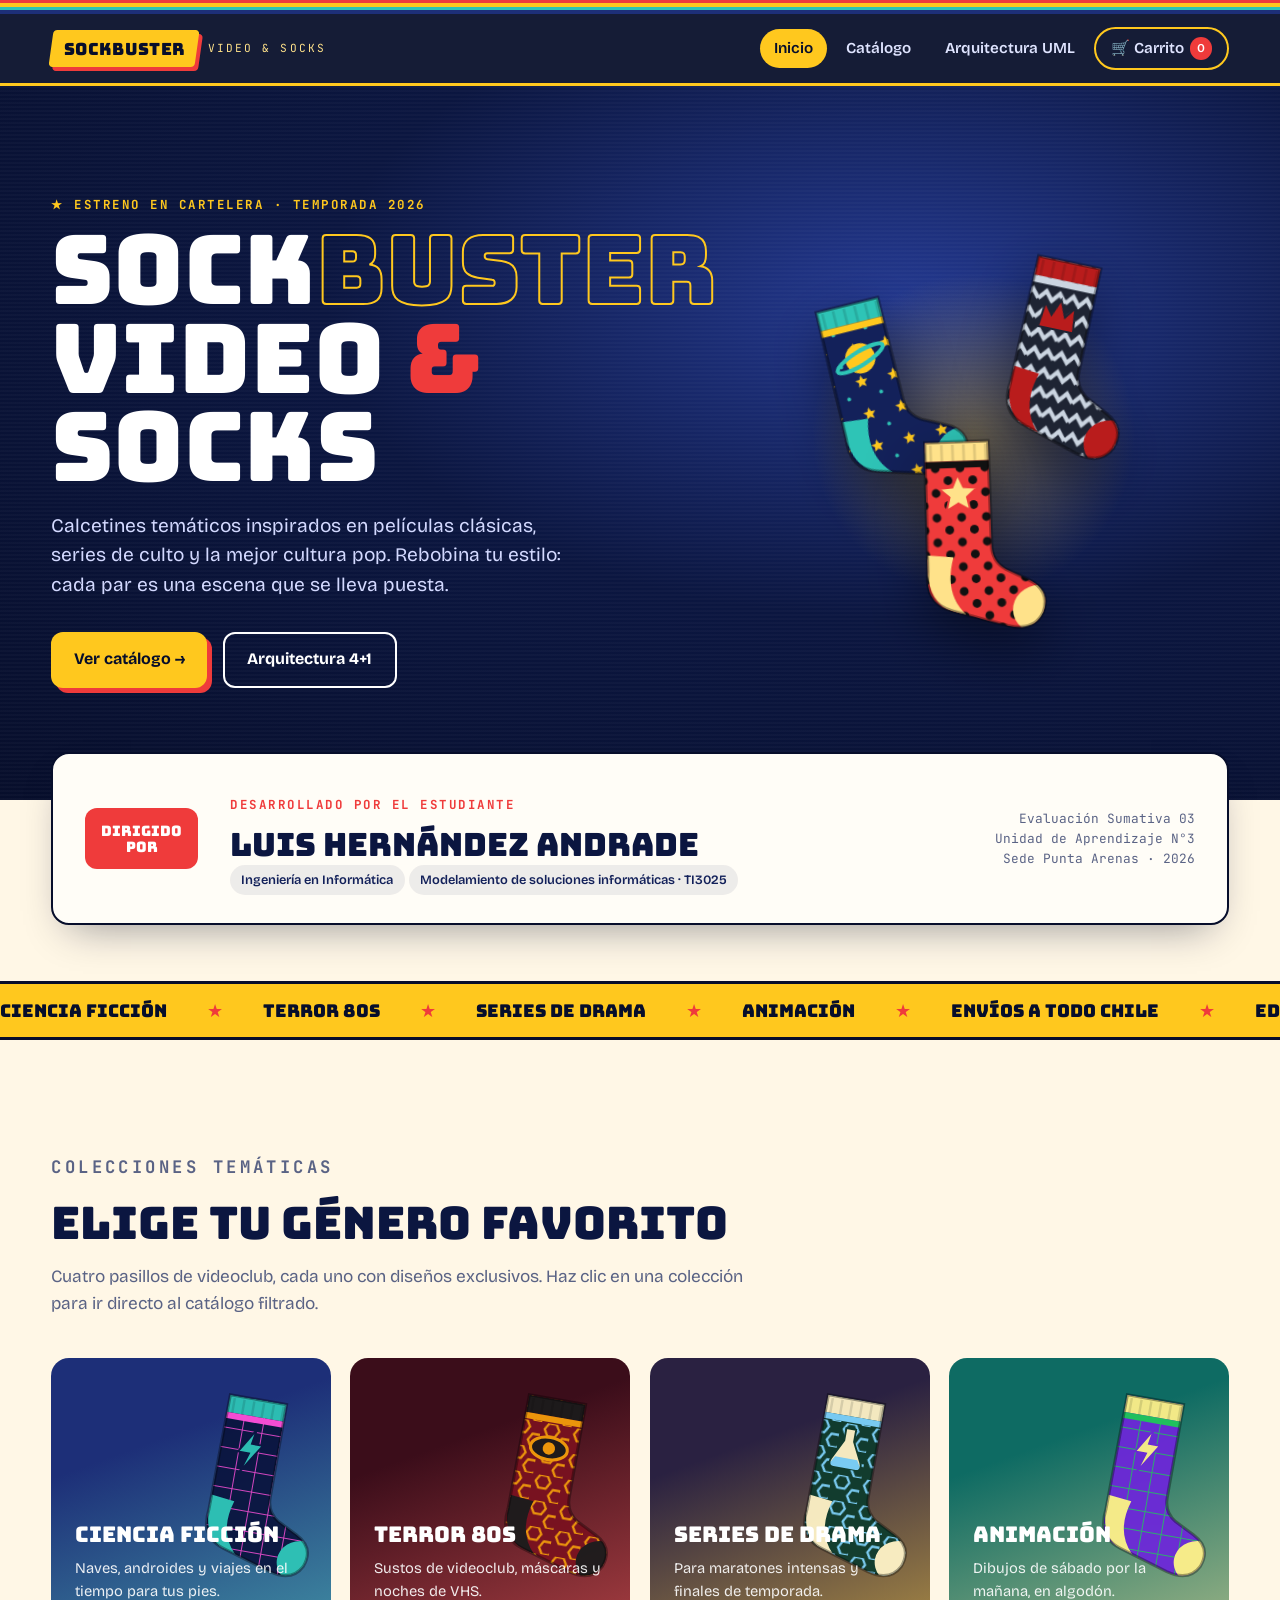
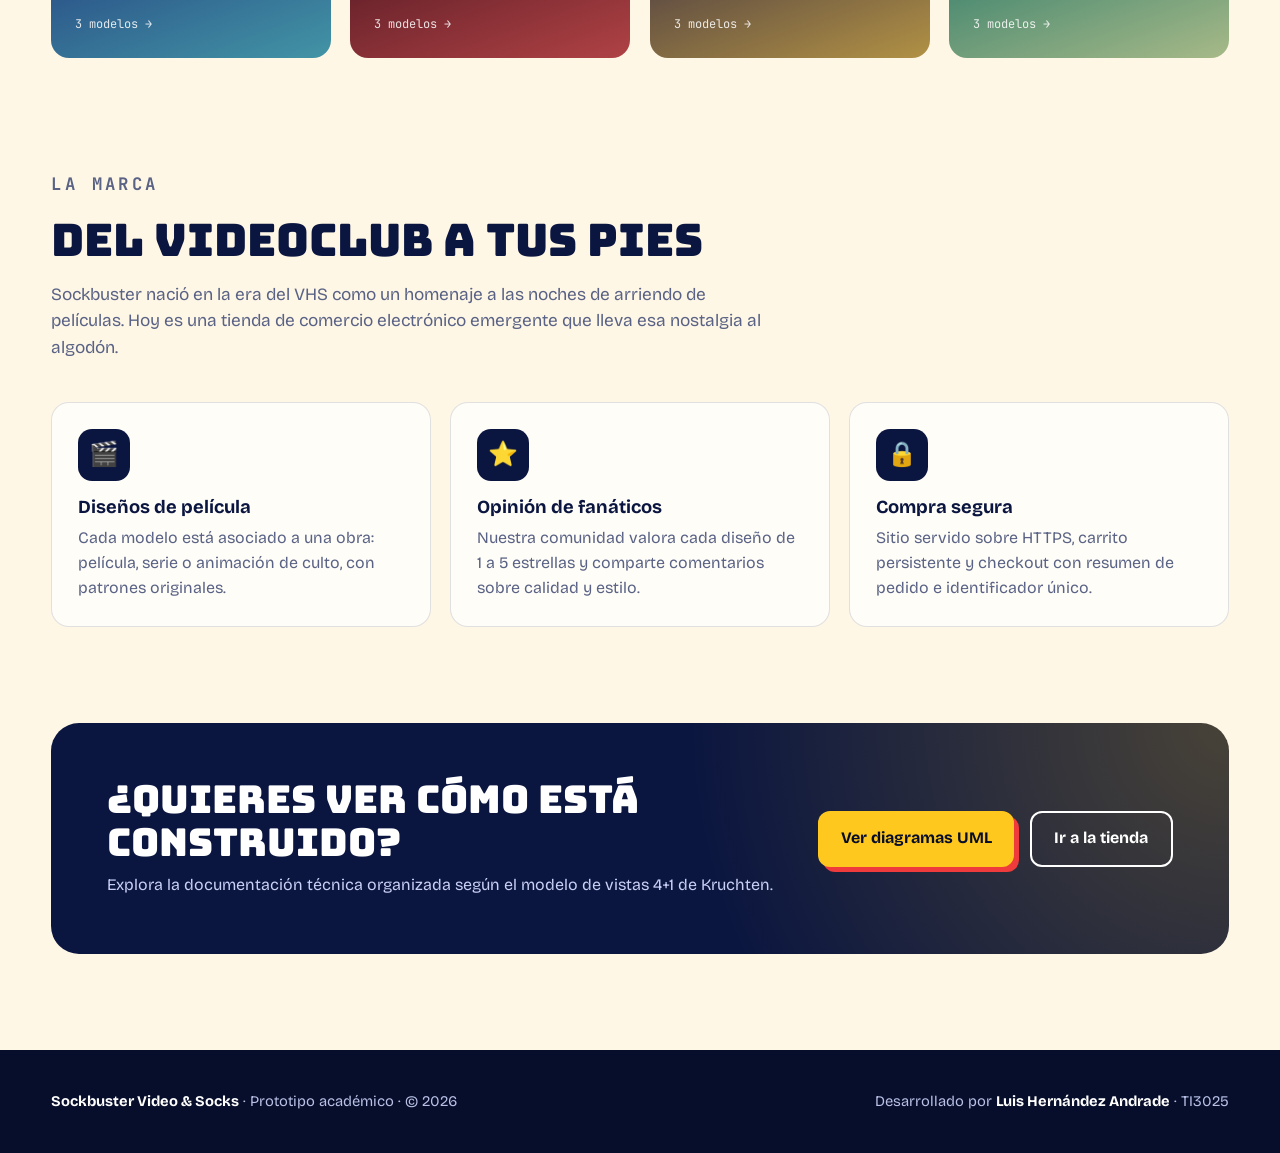
==== index.html @ e91031fc "Añadir archivos del proyecto" ====
<!doctype html>
<html lang="es">
<head>
  <meta charset="utf-8">
  <meta name="viewport" content="width=device-width, initial-scale=1">
  <title>Sockbuster Video &amp; Socks — Calcetines de película</title>
  <meta name="description" content="Sockbuster Video & Socks: tienda online de calcetines temáticos inspirados en películas clásicas, series de culto y cultura pop.">
  <link rel="icon" href="data:image/svg+xml,<svg xmlns='http://www.w3.org/2000/svg' viewBox='0 0 100 100'><text y='.9em' font-size='90'>🧦</text></svg>">
  <link rel="preconnect" href="https://fonts.googleapis.com">
  <link rel="preconnect" href="https://fonts.gstatic.com" crossorigin>
  <link href="https://fonts.googleapis.com/css2?family=Bungee&family=Bricolage+Grotesque:opsz,wght@12..96,400;12..96,600;12..96,700&family=JetBrains+Mono:wght@500;700&display=swap" rel="stylesheet">
  <link rel="stylesheet" href="css/styles.css">
</head>
<body>
  <div class="vhs-stripes" aria-hidden="true"></div>
  <header class="site-header">
    <div class="container">
      <a class="brand" href="index.html" aria-label="Sockbuster, inicio">
        <span class="brand-ticket"><span>SOCKBUSTER</span></span>
        <small>Video &amp; Socks</small>
      </a>
      <button class="nav-toggle" aria-label="Abrir menú" aria-expanded="false">☰</button>
      <nav class="main-nav" aria-label="Principal">
        <a href="index.html" aria-current="page">Inicio</a>
        <a href="catalogo.html">Catálogo</a>
        <a href="diagramas.html">Arquitectura UML</a>
        <a class="cart-btn" href="catalogo.html#carrito">🛒 Carrito <span class="cart-count">0</span></a>
      </nav>
    </div>
  </header>

  <main>
    <!-- Banner principal -->
    <section class="hero">
      <div class="container hero-grid">
        <div>
          <p class="eyebrow">★ Estreno en cartelera · Temporada 2026</p>
          <h1>
            Sock<span class="outline">buster</span><br>
            Video <span class="amp">&amp;</span> Socks
          </h1>
          <p class="hero-lead">
            Calcetines temáticos inspirados en películas clásicas, series de culto y la mejor cultura pop.
            Rebobina tu estilo: cada par es una escena que se lleva puesta.
          </p>
          <div class="hero-cta">
            <a class="btn btn-primary" href="catalogo.html">Ver catálogo →</a>
            <a class="btn btn-ghost" href="diagramas.html">Arquitectura 4+1</a>
          </div>
        </div>
        <div class="hero-stage" id="hero-stage" aria-hidden="true">
          <div class="spot"></div>
        </div>
      </div>
    </section>

    <!-- Créditos: estudiante -->
    <section class="credits">
      <div class="container">
        <div class="credits-card">
          <div class="credits-badge">DIRIGIDO<br>POR</div>
          <div class="credits-names">
            <p class="eyebrow">Desarrollado por el estudiante</p>
            <h2>Luis Hernández Andrade</h2>
            <span class="chip">Ingeniería en Informática</span>
            <span class="chip">Modelamiento de soluciones informáticas · TI3025</span>
          </div>
          <div class="credits-meta">
            Evaluación Sumativa 03<br>
            Unidad de Aprendizaje N°3<br>
            Sede Punta Arenas · 2026
          </div>
        </div>
      </div>
    </section>

    <div class="marquee" aria-hidden="true" style="margin-top:3.5rem">
      <div class="marquee-track">
        <span>Ciencia Ficción</span><span>Terror 80s</span><span>Series de Drama</span><span>Animación</span><span>Envíos a todo Chile</span><span>Ediciones limitadas</span>
        <span>Ciencia Ficción</span><span>Terror 80s</span><span>Series de Drama</span><span>Animación</span><span>Envíos a todo Chile</span><span>Ediciones limitadas</span>
      </div>
    </div>

    <!-- Colecciones -->
    <section class="section">
      <div class="container">
        <div class="section-head reveal">
          <p class="eyebrow">Colecciones temáticas</p>
          <h2>Elige tu género favorito</h2>
          <p>Cuatro pasillos de videoclub, cada uno con diseños exclusivos. Haz clic en una colección para ir directo al catálogo filtrado.</p>
        </div>
        <div class="collections-grid" id="collections"></div>
      </div>
    </section>

    <!-- Sobre la marca -->
    <section class="section" style="padding-top:0">
      <div class="container">
        <div class="section-head reveal">
          <p class="eyebrow">La marca</p>
          <h2>Del videoclub a tus pies</h2>
          <p>Sockbuster nació en la era del VHS como un homenaje a las noches de arriendo de películas. Hoy es una tienda de comercio electrónico emergente que lleva esa nostalgia al algodón.</p>
        </div>
        <div class="features">
          <article class="feature reveal">
            <div class="icon">🎬</div>
            <h3>Diseños de película</h3>
            <p>Cada modelo está asociado a una obra: película, serie o animación de culto, con patrones originales.</p>
          </article>
          <article class="feature reveal">
            <div class="icon">⭐</div>
            <h3>Opinión de fanáticos</h3>
            <p>Nuestra comunidad valora cada diseño de 1 a 5 estrellas y comparte comentarios sobre calidad y estilo.</p>
          </article>
          <article class="feature reveal">
            <div class="icon">🔒</div>
            <h3>Compra segura</h3>
            <p>Sitio servido sobre HTTPS, carrito persistente y checkout con resumen de pedido e identificador único.</p>
          </article>
        </div>
      </div>
    </section>

    <section class="section" style="padding-top:0">
      <div class="container">
        <div class="cta-band reveal">
          <div>
            <h2>¿Quieres ver cómo está construido?</h2>
            <p>Explora la documentación técnica organizada según el modelo de vistas 4+1 de Kruchten.</p>
          </div>
          <div class="cta-actions">
            <a class="btn btn-primary" href="diagramas.html">Ver diagramas UML</a>
            <a class="btn btn-ghost" href="catalogo.html">Ir a la tienda</a>
          </div>
        </div>
      </div>
    </section>
  </main>

  <footer class="site-footer">
    <div class="container">
      <div><strong>Sockbuster Video &amp; Socks</strong> · Prototipo académico · © <span id="year">2026</span></div>
      <div>Desarrollado por <strong>Luis Hernández Andrade</strong> · TI3025</div>
    </div>
  </footer>

  <script src="js/main.js"></script>
  <script>
    (function () {
      const stage = document.getElementById("hero-stage");
      [1, 8, 10].forEach((id) => {
        const p = SB.PRODUCTOS.find((x) => x.id === id);
        const w = document.createElement("div");
        w.className = "sock";
        w.innerHTML = SB.sockSVG(p, "hero");
        stage.appendChild(w);
      });
      const wrap = document.getElementById("collections");
      const featured = { scifi: 2, terror: 5, drama: 7, anim: 11 };
      wrap.innerHTML = SB.CATEGORIAS.map((c) => {
        const n = SB.PRODUCTOS.filter((p) => p.categoria === c.id).length;
        const p = SB.PRODUCTOS.find((x) => x.id === featured[c.id]);
        return `<a class="collection-card reveal" href="catalogo.html?categoria=${c.id}"
                  style="background: linear-gradient(160deg, ${c.color} 30%, ${c.acento}cc 140%)">
          <div class="art">${SB.sockSVG(p, "col")}</div>
          <h3>${c.nombre}</h3>
          <p>${c.desc}</p>
          <span class="count">${n} modelos →</span>
        </a>`;
      }).join("");
    })();
  </script>
</body>
</html>
---- css/styles.css ----
/* =========================================================
   Sockbuster Video & Socks — estilos compartidos
   Estética: videoclub retro / cinta VHS / ticket de cine
   ========================================================= */
:root {
  --navy-900: #070e2b;
  --navy-800: #0b1640;
  --navy-700: #13215a;
  --navy-600: #1d2f78;
  --yellow: #ffc81e;
  --yellow-soft: #ffe28a;
  --red: #ef3b3b;
  --teal: #2ec4b6;
  --cream: #fff7e6;
  --paper: #fffdf7;
  --ink: #0b1640;
  --muted: #5a6385;
  --line: rgba(11, 22, 64, .12);
  --radius: 18px;
  --shadow: 0 18px 40px -18px rgba(7, 14, 43, .45);
  --font-display: "Bungee", "Impact", sans-serif;
  --font-body: "Bricolage Grotesque", "Segoe UI", system-ui, sans-serif;
  --font-mono: "JetBrains Mono", ui-monospace, monospace;
}

*, *::before, *::after { box-sizing: border-box; }
html { scroll-behavior: smooth; }
body {
  margin: 0;
  font-family: var(--font-body);
  color: var(--ink);
  background: var(--cream);
  line-height: 1.55;
  -webkit-font-smoothing: antialiased;
}
img, svg { max-width: 100%; display: block; }
a { color: inherit; }
button { font: inherit; cursor: pointer; }
:focus-visible { outline: 3px solid var(--yellow); outline-offset: 3px; }

.container { width: min(1200px, 92vw); margin-inline: auto; }

/* ---------- VHS stripes ---------- */
.vhs-stripes {
  height: 14px;
  background: linear-gradient(to bottom,
    var(--red) 0 25%, var(--yellow) 25% 50%, var(--teal) 50% 75%, var(--navy-600) 75% 100%);
}

/* ---------- Header ---------- */
.site-header {
  position: sticky; top: 0; z-index: 50;
  background: rgba(7, 14, 43, .94);
  backdrop-filter: blur(10px);
  color: #fff;
  border-bottom: 3px solid var(--yellow);
}
.site-header .container {
  display: flex; align-items: center; justify-content: space-between;
  gap: 1rem; padding-block: .8rem;
}
.brand {
  display: flex; align-items: center; gap: .7rem; text-decoration: none;
}
.brand-ticket {
  font-family: var(--font-display);
  background: var(--yellow); color: var(--navy-900);
  padding: .35rem .8rem; font-size: 1.05rem; letter-spacing: .02em;
  transform: skew(-8deg);
  border-radius: 4px;
  box-shadow: 4px 4px 0 var(--red);
}
.brand-ticket span { display: inline-block; transform: skew(8deg); }
.brand small {
  font-family: var(--font-mono); font-size: .7rem; letter-spacing: .18em;
  color: var(--yellow-soft); text-transform: uppercase;
}
.main-nav { display: flex; gap: .3rem; align-items: center; }
.main-nav a {
  text-decoration: none; padding: .5rem .9rem; border-radius: 999px;
  font-weight: 600; font-size: .95rem; color: #dfe4ff; transition: .2s;
}
.main-nav a:hover { background: rgba(255,255,255,.08); color: #fff; }
.main-nav a[aria-current="page"] { background: var(--yellow); color: var(--navy-900); }
.nav-toggle { display: none; background: none; border: 0; color: #fff; font-size: 1.6rem; }

.cart-btn {
  position: relative; border: 2px solid var(--yellow); background: transparent;
  color: var(--yellow); border-radius: 999px; padding: .45rem .9rem; font-weight: 700;
  display: inline-flex; gap: .4rem; align-items: center;
}
.cart-btn:hover { background: var(--yellow); color: var(--navy-900); }
.cart-count {
  background: var(--red); color: #fff; border-radius: 999px; min-width: 1.4rem;
  height: 1.4rem; display: inline-grid; place-items: center; font-size: .75rem;
}

@media (max-width: 760px) {
  .nav-toggle { display: block; }
  .main-nav {
    position: absolute; inset: 100% 0 auto 0; flex-direction: column;
    background: var(--navy-900); padding: 1rem; display: none;
    border-bottom: 3px solid var(--yellow);
  }
  .main-nav.open { display: flex; }
  .brand small { display: none; }
}

/* ---------- Buttons ---------- */
.btn {
  display: inline-flex; align-items: center; justify-content: center; gap: .5rem;
  padding: .85rem 1.4rem; border-radius: 12px; border: 0; font-weight: 700;
  text-decoration: none; transition: transform .15s, box-shadow .15s, background .2s;
}
.btn-primary { background: var(--yellow); color: var(--navy-900); box-shadow: 5px 5px 0 var(--red); }
.btn-primary:hover { transform: translate(-2px, -2px); box-shadow: 7px 7px 0 var(--red); }
.btn-primary:disabled { opacity: .5; cursor: not-allowed; transform: none; }
.btn-ghost { background: transparent; color: inherit; border: 2px solid currentColor; }
.btn-ghost:hover { background: rgba(255,255,255,.1); }
.btn-dark { background: var(--navy-800); color: #fff; }
.btn-dark:hover { background: var(--navy-600); }
.btn-sm { padding: .5rem .9rem; font-size: .9rem; border-radius: 10px; }

/* ---------- Typography ---------- */
.eyebrow {
  font-family: var(--font-mono); text-transform: uppercase; letter-spacing: .2em;
  font-size: .78rem; color: var(--red); font-weight: 700;
}
h1, h2, h3 { line-height: 1.1; margin: 0 0 .6rem; }
.display { font-family: var(--font-display); font-weight: 400; letter-spacing: .01em; }
.section { padding-block: clamp(3.5rem, 8vw, 6rem); }
.section-head { max-width: 720px; margin-bottom: 2.5rem; }
.section-head h2 { font-family: var(--font-display); font-weight: 400; font-size: clamp(1.8rem, 4vw, 2.8rem); }
.section-head p { color: var(--muted); font-size: 1.08rem; }

/* ---------- Page hero (inner pages) ---------- */
.page-hero {
  background:
    radial-gradient(circle at 85% 20%, rgba(255,200,30,.18), transparent 40%),
    radial-gradient(circle at 10% 90%, rgba(239,59,59,.18), transparent 40%),
    var(--navy-800);
  color: #fff; padding-block: 3.5rem 3rem; position: relative; overflow: hidden;
}
.page-hero h1 { font-family: var(--font-display); font-weight: 400; font-size: clamp(2rem, 5vw, 3.4rem); }
.page-hero p { color: #c9d0f5; max-width: 680px; font-size: 1.1rem; }
.page-hero .eyebrow { color: var(--yellow); }

/* ---------- Footer ---------- */
.site-footer { background: var(--navy-900); color: #b8c0e6; padding-block: 2.5rem; font-size: .92rem; }
.site-footer .container { display: flex; flex-wrap: wrap; gap: 1.5rem; justify-content: space-between; align-items: center; }
.site-footer strong { color: #fff; }
.site-footer a { color: var(--yellow); }

/* ---------- Generic chip / badge ---------- */
.chip {
  display: inline-flex; align-items: center; gap: .35rem; padding: .3rem .7rem;
  border-radius: 999px; font-size: .8rem; font-weight: 600;
  background: rgba(11,22,64,.07); color: var(--navy-700);
}
.chip.req { font-family: var(--font-mono); background: var(--navy-800); color: var(--yellow); }

/* ---------- Reveal animation ---------- */
.reveal { opacity: 0; transform: translateY(24px); transition: opacity .7s ease, transform .7s ease; }
.reveal.in { opacity: 1; transform: none; }
@media (prefers-reduced-motion: reduce) {
  .reveal { opacity: 1; transform: none; transition: none; }
  * { animation: none !important; }
}

/* ---------- Toast ---------- */
.toast {
  position: fixed; left: 50%; bottom: 1.5rem; transform: translate(-50%, 150%);
  background: var(--navy-900); color: #fff; padding: .85rem 1.3rem; border-radius: 12px;
  border-left: 5px solid var(--yellow); box-shadow: var(--shadow); z-index: 200;
  transition: transform .35s cubic-bezier(.2,.9,.3,1.3); font-weight: 600;
}
.toast.show { transform: translate(-50%, 0); }

/* =========================================================
   INDEX
   ========================================================= */
.hero {
  position: relative; overflow: hidden; color: #fff;
  background:
    repeating-linear-gradient(0deg, rgba(255,255,255,.025) 0 2px, transparent 2px 4px),
    radial-gradient(ellipse at 70% 30%, #23388f 0%, var(--navy-800) 45%, var(--navy-900) 100%);
  padding-block: clamp(3rem, 8vw, 6rem) clamp(4rem, 9vw, 7rem);
}
.hero-grid { display: grid; grid-template-columns: 1.1fr .9fr; gap: 3rem; align-items: center; }
.hero h1 {
  font-family: var(--font-display); font-weight: 400;
  font-size: clamp(2.8rem, 8vw, 6rem); line-height: .92; margin-bottom: 1.2rem;
}
.hero h1 .outline { color: transparent; -webkit-text-stroke: 2px var(--yellow); }
.hero h1 .amp { color: var(--red); }
.hero-lead { font-size: 1.2rem; color: #d3d9ff; max-width: 540px; }
.hero-cta { display: flex; flex-wrap: wrap; gap: 1rem; margin-top: 2rem; }
.hero .eyebrow { color: var(--yellow); }

.hero-stage { position: relative; aspect-ratio: 1 / 1; }
.hero-stage .spot {
  position: absolute; inset: 8%; border-radius: 50%;
  background: radial-gradient(circle, rgba(255,200,30,.35), transparent 65%);
  animation: pulse 5s ease-in-out infinite;
}
.hero-stage .sock { position: absolute; width: 46%; filter: drop-shadow(0 24px 30px rgba(0,0,0,.45)); }
.hero-stage .sock:nth-child(2) { left: 6%; top: 10%; transform: rotate(-14deg); animation: float 6s ease-in-out infinite; }
.hero-stage .sock:nth-child(3) { right: 4%; top: 2%; transform: rotate(12deg); animation: float 7s ease-in-out infinite reverse; }
.hero-stage .sock:nth-child(4) { left: 28%; bottom: 0; transform: rotate(-2deg); animation: float 5.5s ease-in-out infinite; }
@keyframes float { 50% { translate: 0 -16px; } }
@keyframes pulse { 50% { transform: scale(1.08); opacity: .7; } }

.marquee {
  background: var(--yellow); color: var(--navy-900); overflow: hidden; white-space: nowrap;
  font-family: var(--font-display); font-size: 1.1rem; padding-block: .8rem;
  border-block: 3px solid var(--navy-900);
}
.marquee-track { display: inline-flex; gap: 2.5rem; animation: marquee 28s linear infinite; }
.marquee-track span::after { content: "★"; margin-left: 2.5rem; color: var(--red); }
@keyframes marquee { to { transform: translateX(-50%); } }

.credits {
  position: relative; margin-top: -3rem; z-index: 2;
}
.credits-card {
  background: var(--paper); border-radius: var(--radius); box-shadow: var(--shadow);
  display: grid; grid-template-columns: auto 1fr auto; gap: 2rem; align-items: center;
  padding: 1.8rem 2rem; border: 2px solid var(--navy-900);
}
.credits-badge {
  font-family: var(--font-display); background: var(--red); color: #fff;
  padding: .9rem 1rem; border-radius: 12px; text-align: center; line-height: 1.1; font-size: .9rem;
}
.credits-names h2 { font-family: var(--font-display); font-weight: 400; font-size: clamp(1.4rem, 3vw, 2rem); margin: .2rem 0; }
.credits-meta { font-family: var(--font-mono); font-size: .8rem; color: var(--muted); text-align: right; }
@media (max-width: 760px) {
  .hero-grid { grid-template-columns: 1fr; }
  .hero-stage { max-width: 380px; margin-inline: auto; }
  .credits-card { grid-template-columns: 1fr; text-align: center; }
  .credits-meta { text-align: center; }
}

.collections-grid { display: grid; grid-template-columns: repeat(4, 1fr); gap: 1.2rem; }
.collection-card {
  position: relative; border-radius: var(--radius); padding: 1.5rem; min-height: 300px;
  color: #fff; text-decoration: none; overflow: hidden; display: flex; flex-direction: column;
  justify-content: flex-end; transition: transform .25s; isolation: isolate;
}
.collection-card:hover { transform: translateY(-6px) rotate(-.6deg); }
.collection-card .art { position: absolute; top: 1rem; right: -1rem; width: 62%; z-index: -1; opacity: .95; transform: rotate(10deg); transition: transform .4s; }
.collection-card:hover .art { transform: rotate(0) scale(1.05); }
.collection-card h3 { font-family: var(--font-display); font-weight: 400; font-size: 1.35rem; }
.collection-card p { margin: 0; font-size: .92rem; opacity: .9; }
.collection-card .count { font-family: var(--font-mono); font-size: .75rem; margin-top: .8rem; opacity: .85; }
@media (max-width: 960px) { .collections-grid { grid-template-columns: repeat(2, 1fr); } }
@media (max-width: 520px) { .collections-grid { grid-template-columns: 1fr; } }

.features { display: grid; grid-template-columns: repeat(3, 1fr); gap: 1.2rem; }
.feature {
  background: var(--paper); border: 1px solid var(--line); border-radius: var(--radius);
  padding: 1.6rem;
}
.feature .icon {
  width: 52px; height: 52px; border-radius: 14px; display: grid; place-items: center;
  background: var(--navy-800); color: var(--yellow); font-size: 1.5rem; margin-bottom: 1rem;
}
.feature h3 { font-size: 1.15rem; }
.feature p { color: var(--muted); margin: 0; }
@media (max-width: 860px) { .features { grid-template-columns: 1fr; } }

.cta-band {
  background: var(--navy-800); color: #fff; border-radius: 28px; padding: clamp(2rem, 5vw, 3.5rem);
  display: grid; grid-template-columns: 1fr auto; gap: 2rem; align-items: center;
  background-image: radial-gradient(circle at 100% 0, rgba(255,200,30,.25), transparent 45%);
}
.cta-band h2 { font-family: var(--font-display); font-weight: 400; font-size: clamp(1.6rem, 3.5vw, 2.4rem); }
.cta-band p { color: #c9d0f5; margin: 0; }
.cta-actions { display: flex; gap: 1rem; flex-wrap: wrap; }
@media (max-width: 760px) { .cta-band { grid-template-columns: 1fr; } }

/* =========================================================
   CATÁLOGO
   ========================================================= */
.catalog-layout { display: grid; grid-template-columns: 270px 1fr; gap: 2rem; padding-block: 2.5rem 4rem; }
.filters {
  position: sticky; top: 90px; align-self: start; background: var(--paper);
  border: 1px solid var(--line); border-radius: var(--radius); padding: 1.4rem;
}
.filters h2 { font-family: var(--font-display); font-weight: 400; font-size: 1.1rem; }
.filter-group { border-top: 1px dashed var(--line); padding-top: 1rem; margin-top: 1rem; }
.filter-group > label, .filter-group > legend {
  font-family: var(--font-mono); font-size: .72rem; letter-spacing: .15em; text-transform: uppercase;
  color: var(--muted); font-weight: 700; display: block; margin-bottom: .6rem;
}
fieldset.filter-group { border-left: 0; border-right: 0; border-bottom: 0; margin-inline: 0; padding-inline: 0; }
.search {
  width: 100%; padding: .7rem .9rem; border-radius: 10px; border: 2px solid var(--line);
  font: inherit; background: #fff;
}
.search:focus { border-color: var(--navy-700); outline: none; }
.chips { display: flex; flex-wrap: wrap; gap: .4rem; }
.chip-btn {
  border: 2px solid var(--navy-800); background: transparent; border-radius: 999px;
  padding: .35rem .8rem; font-weight: 600; font-size: .85rem; color: var(--navy-800); transition: .15s;
}
.chip-btn:hover { background: rgba(11,22,64,.06); }
.chip-btn[aria-pressed="true"] { background: var(--navy-800); color: var(--yellow); }
.range-row { display: flex; justify-content: space-between; font-family: var(--font-mono); font-size: .85rem; }
input[type="range"] { width: 100%; accent-color: var(--red); }
.check { display: flex; gap: .5rem; align-items: center; font-weight: 600; font-size: .95rem; }
.check input { accent-color: var(--red); width: 18px; height: 18px; }
select.search { appearance: auto; }

.catalog-toolbar {
  display: flex; justify-content: space-between; align-items: center; gap: 1rem; flex-wrap: wrap;
  margin-bottom: 1.4rem;
}
.result-count { font-family: var(--font-mono); font-size: .85rem; color: var(--muted); }
.active-filters { display: flex; gap: .4rem; flex-wrap: wrap; }

.product-grid { display: grid; grid-template-columns: repeat(auto-fill, minmax(230px, 1fr)); gap: 1.3rem; }
.product-card {
  background: var(--paper); border-radius: var(--radius); overflow: hidden; border: 1px solid var(--line);
  display: flex; flex-direction: column; transition: transform .2s, box-shadow .2s;
  animation: cardIn .45s ease both;
}
@keyframes cardIn { from { opacity: 0; transform: translateY(14px) scale(.98); } }
.product-card:hover { transform: translateY(-5px); box-shadow: var(--shadow); }
.product-media {
  position: relative; aspect-ratio: 1 / 1; display: grid; place-items: center; padding: 1.4rem;
  border: 0; width: 100%;
}
.product-media svg { width: 72%; transition: transform .35s; filter: drop-shadow(0 14px 14px rgba(0,0,0,.25)); }
.product-card:hover .product-media svg { transform: rotate(-6deg) scale(1.05); }
.product-media .tag {
  position: absolute; top: .8rem; left: .8rem; background: rgba(7,14,43,.85); color: #fff;
  font-size: .72rem; padding: .25rem .6rem; border-radius: 999px; font-weight: 600;
}
.stock-badge {
  position: absolute; top: .8rem; right: .8rem; font-size: .72rem; padding: .25rem .6rem;
  border-radius: 999px; font-weight: 700; background: #fff; color: var(--navy-800);
}
.stock-badge.low { background: var(--yellow); }
.stock-badge.out { background: var(--red); color: #fff; }
.product-body { padding: 1.1rem 1.2rem 1.3rem; display: flex; flex-direction: column; gap: .45rem; flex: 1; }
.product-body h3 { font-size: 1.1rem; margin: 0; }
.product-obra { font-size: .85rem; color: var(--muted); }
.product-meta { display: flex; justify-content: space-between; align-items: center; margin-top: auto; padding-top: .5rem; }
.price { font-family: var(--font-display); font-size: 1.25rem; color: var(--navy-800); }
.sizes { display: flex; gap: .3rem; flex-wrap: wrap; }
.size-pill { font-family: var(--font-mono); font-size: .7rem; border: 1px solid var(--line); padding: .1rem .45rem; border-radius: 6px; }
.stars { color: var(--yellow); letter-spacing: .05em; font-size: .9rem; text-shadow: 0 0 1px #a07800; }
.stars .muted { color: #d6d9e6; text-shadow: none; }
.card-actions { display: flex; gap: .5rem; margin-top: .6rem; }
.card-actions .btn { flex: 1; }

.empty-state {
  grid-column: 1 / -1; text-align: center; padding: 3rem 1rem; border: 2px dashed var(--line);
  border-radius: var(--radius); background: var(--paper);
}
.empty-state .display { font-size: 1.5rem; }

.filters-toggle { display: none; }
@media (max-width: 900px) {
  .catalog-layout { grid-template-columns: 1fr; }
  .filters { position: static; display: none; }
  .filters.open { display: block; }
  .filters-toggle { display: inline-flex; }
}

/* ---------- Modal / drawer ---------- */
dialog {
  border: 0; padding: 0; border-radius: 24px; max-width: min(960px, 94vw); width: 100%;
  background: var(--paper); color: var(--ink); box-shadow: 0 40px 80px -20px rgba(0,0,0,.6);
}
dialog::backdrop { background: rgba(7,14,43,.7); backdrop-filter: blur(4px); }
dialog[open] { animation: pop .3s cubic-bezier(.2,.9,.3,1.2); }
@keyframes pop { from { opacity: 0; transform: scale(.95) translateY(10px); } }
.modal-close {
  position: absolute; top: .9rem; right: .9rem; width: 40px; height: 40px; border-radius: 50%;
  border: 0; background: var(--navy-900); color: #fff; font-size: 1.2rem; z-index: 2;
}
.detail-grid { display: grid; grid-template-columns: 1fr 1.1fr; }
.detail-media { display: grid; place-items: center; padding: 2.5rem; min-height: 360px; }
.detail-media svg { width: 78%; filter: drop-shadow(0 22px 22px rgba(0,0,0,.3)); }
.detail-info { padding: 2rem 2rem 2rem 1.6rem; max-height: 86vh; overflow: auto; }
.detail-info h2 { font-family: var(--font-display); font-weight: 400; font-size: 1.8rem; padding-right: 2.5rem; }
.detail-info .price { font-size: 1.8rem; }
.spec-list { display: grid; grid-template-columns: auto 1fr; gap: .35rem 1rem; font-size: .92rem; margin: 1rem 0; }
.spec-list dt { font-family: var(--font-mono); color: var(--muted); font-size: .8rem; text-transform: uppercase; letter-spacing: .08em; }
.spec-list dd { margin: 0; font-weight: 600; }
.size-select { display: flex; gap: .5rem; margin: .4rem 0 1rem; }
.size-select button {
  width: 50px; height: 44px; border-radius: 10px; border: 2px solid var(--navy-800); background: #fff;
  font-weight: 700; font-family: var(--font-mono);
}
.size-select button[aria-pressed="true"] { background: var(--navy-800); color: var(--yellow); }
.qty { display: inline-flex; border: 2px solid var(--navy-800); border-radius: 10px; overflow: hidden; }
.qty button { width: 38px; border: 0; background: #fff; font-weight: 700; font-size: 1.1rem; }
.qty button:hover { background: var(--cream); }
.qty output, .qty span { min-width: 40px; display: grid; place-items: center; font-weight: 700; font-family: var(--font-mono); }
.buy-row { display: flex; gap: .8rem; align-items: center; flex-wrap: wrap; }

.reviews { border-top: 2px dashed var(--line); margin-top: 1.6rem; padding-top: 1.2rem; }
.reviews h3 { font-family: var(--font-display); font-weight: 400; font-size: 1.15rem; }
.review { padding: .8rem 0; border-bottom: 1px solid var(--line); }
.review-head { display: flex; justify-content: space-between; gap: 1rem; font-size: .9rem; }
.review-head strong { font-weight: 700; }
.review p { margin: .3rem 0 0; font-size: .95rem; }
.review-form { display: grid; gap: .7rem; margin-top: 1rem; background: var(--cream); padding: 1rem; border-radius: 14px; }
.review-form textarea { min-height: 80px; resize: vertical; }
.star-input { display: flex; flex-direction: row-reverse; justify-content: flex-end; gap: .15rem; }
.star-input input { position: absolute; opacity: 0; pointer-events: none; }
.star-input label { font-size: 1.7rem; color: #cfd3e3; cursor: pointer; transition: .1s; line-height: 1; }
.star-input input:checked ~ label, .star-input label:hover, .star-input label:hover ~ label { color: var(--yellow); }
.star-input input:focus-visible + label { outline: 2px solid var(--navy-700); border-radius: 4px; }
.login-note { font-size: .85rem; color: var(--muted); }
@media (max-width: 760px) {
  .detail-grid { grid-template-columns: 1fr; }
  .detail-media { min-height: 240px; padding: 1.5rem; }
  .detail-info { max-height: none; }
}

/* cart drawer */
.drawer {
  margin: 0 0 0 auto; height: 100vh; max-height: 100vh; max-width: 440px; border-radius: 0;
  display: none; flex-direction: column;
}
.drawer[open] { display: flex; animation: slideIn .35s cubic-bezier(.2,.9,.3,1); }
@keyframes slideIn { from { transform: translateX(100%); } }
.drawer-head { background: var(--navy-800); color: #fff; padding: 1.3rem 1.4rem; display: flex; justify-content: space-between; align-items: center; }
.drawer-head h2 { font-family: var(--font-display); font-weight: 400; margin: 0; font-size: 1.3rem; }
.drawer-head .modal-close { position: static; background: var(--yellow); color: var(--navy-900); }
.drawer-body { flex: 1; overflow: auto; padding: 1.2rem 1.4rem; }
.drawer-foot { padding: 1.2rem 1.4rem; border-top: 2px dashed var(--line); background: var(--cream); }
.cart-item { display: grid; grid-template-columns: 64px 1fr auto; gap: .9rem; align-items: center; padding: .8rem 0; border-bottom: 1px solid var(--line); }
.cart-thumb { width: 64px; height: 64px; border-radius: 12px; display: grid; place-items: center; padding: 6px; }
.cart-item h4 { margin: 0; font-size: .98rem; }
.cart-item small { color: var(--muted); font-family: var(--font-mono); }
.cart-item .qty button { width: 30px; }
.cart-item .qty span { min-width: 30px; }
.link-btn { background: none; border: 0; color: var(--red); font-weight: 600; font-size: .82rem; padding: 0; text-decoration: underline; }
.total-row { display: flex; justify-content: space-between; font-size: 1.05rem; margin-bottom: .4rem; }
.total-row.big { font-family: var(--font-display); font-size: 1.35rem; }

/* checkout */
.steps { display: flex; gap: .4rem; margin-bottom: 1.2rem; }
.steps span { flex: 1; height: 6px; border-radius: 999px; background: var(--line); }
.steps span.on { background: var(--red); }
.summary-table { width: 100%; border-collapse: collapse; font-size: .92rem; }
.summary-table th, .summary-table td { padding: .5rem .3rem; border-bottom: 1px solid var(--line); text-align: left; }
.summary-table td:last-child, .summary-table th:last-child { text-align: right; }
.order-id {
  font-family: var(--font-mono); font-size: 1.3rem; background: var(--navy-900); color: var(--yellow);
  padding: .8rem 1rem; border-radius: 12px; text-align: center; letter-spacing: .08em; margin: 1rem 0;
}
.ticket {
  background: #fff; border-radius: 16px; padding: 1.3rem; border: 2px dashed var(--navy-800); position: relative;
}
.spinner {
  width: 54px; height: 54px; border-radius: 50%; border: 6px solid var(--line); border-top-color: var(--red);
  animation: spin .9s linear infinite; margin: 1.5rem auto;
}
@keyframes spin { to { transform: rotate(360deg); } }
.notice { padding: .8rem 1rem; border-radius: 12px; font-weight: 600; margin: .8rem 0; }
.notice.error { background: #ffe1e1; color: #9b1c1c; }
.notice.ok { background: #dcf7f3; color: #0b6157; }
.form-grid { display: grid; gap: .7rem; }
.form-grid label { font-size: .85rem; font-weight: 600; display: grid; gap: .25rem; }

/* =========================================================
   DIAGRAMAS
   ========================================================= */
.view-nav {
  position: sticky; top: 66px; z-index: 30; background: rgba(255,247,230,.95); backdrop-filter: blur(8px);
  border-bottom: 1px solid var(--line);
}
.view-nav ul { list-style: none; margin: 0; padding: .7rem 0; display: flex; gap: .5rem; overflow-x: auto; }
.view-nav a {
  display: inline-flex; gap: .5rem; align-items: center; white-space: nowrap; text-decoration: none;
  padding: .45rem .9rem; border-radius: 999px; font-weight: 600; font-size: .9rem; border: 2px solid transparent;
}
.view-nav a .n { font-family: var(--font-mono); font-size: .72rem; background: var(--navy-800); color: var(--yellow); border-radius: 6px; padding: .05rem .35rem; }
.view-nav a.active { border-color: var(--navy-800); background: #fff; }

.model-41 { display: grid; grid-template-columns: repeat(3, 1fr); grid-template-rows: auto auto; gap: 1rem; }
.model-41 a {
  text-decoration: none; border-radius: var(--radius); padding: 1.3rem; color: #fff;
  display: flex; flex-direction: column; gap: .3rem; transition: transform .2s; min-height: 140px;
}
.model-41 a:hover { transform: translateY(-4px); }
.model-41 a strong { font-family: var(--font-display); font-weight: 400; font-size: 1.15rem; }
.model-41 a span { font-size: .88rem; opacity: .9; }
.model-41 a em { font-style: normal; font-family: var(--font-mono); font-size: .72rem; opacity: .8; margin-top: auto; }
.model-41 .v-logica { background: var(--navy-700); }
.model-41 .v-desarrollo { background: #6a3fb5; }
.model-41 .v-procesos { background: #0e8a7e; }
.model-41 .v-fisica { background: #c2410c; }
.model-41 .v-escenarios { background: var(--red); grid-column: 2; grid-row: 1 / span 2; justify-content: center; text-align: center; align-items: center; }
.model-41 .v-escenarios strong { font-size: 1.5rem; }
.model-41 .v-logica { grid-column: 1; grid-row: 1; }
.model-41 .v-desarrollo { grid-column: 3; grid-row: 1; }
.model-41 .v-procesos { grid-column: 1; grid-row: 2; }
.model-41 .v-fisica { grid-column: 3; grid-row: 2; }
@media (max-width: 760px) {
  .model-41 { grid-template-columns: 1fr; }
  .model-41 a { grid-column: 1 !important; grid-row: auto !important; }
}

.req-grid { display: grid; grid-template-columns: repeat(3, 1fr); gap: 1rem; }
.req {
  background: var(--paper); border: 1px solid var(--line); border-radius: 14px; padding: 1.1rem 1.2rem;
}
.req .chip.req { margin-bottom: .5rem; }
.req h3 { font-size: 1rem; margin-bottom: .3rem; }
.req p { color: var(--muted); font-size: .9rem; margin: 0; }
@media (max-width: 900px) { .req-grid { grid-template-columns: 1fr 1fr; } }
@media (max-width: 560px) { .req-grid { grid-template-columns: 1fr; } }

.view-section { padding-block: 4rem; border-top: 1px solid var(--line); scroll-margin-top: 120px; }
.view-section:nth-of-type(even) { background: #fffaf0; }
.view-header { display: grid; grid-template-columns: auto 1fr; gap: 1.4rem; align-items: start; margin-bottom: 2rem; }
.view-number {
  font-family: var(--font-display); font-size: 3rem; line-height: 1; color: #fff;
  width: 84px; height: 84px; border-radius: 20px; display: grid; place-items: center;
}
.view-header h2 { font-family: var(--font-display); font-weight: 400; font-size: clamp(1.6rem, 3.5vw, 2.3rem); margin: 0 0 .3rem; }
.view-header p { color: var(--muted); margin: 0; max-width: 760px; }
.view-tags { display: flex; gap: .4rem; flex-wrap: wrap; margin-top: .7rem; }

.diagram-card {
  background: #fff; border-radius: 22px; border: 1px solid var(--line); box-shadow: 0 10px 30px -20px rgba(7,14,43,.5);
  overflow: hidden; margin-bottom: 1.6rem;
}
.diagram-toolbar {
  display: flex; justify-content: space-between; align-items: center; gap: 1rem; flex-wrap: wrap;
  padding: .9rem 1.2rem; border-bottom: 1px solid var(--line); background: #fbfbfe;
}
.diagram-toolbar h3 { margin: 0; font-size: 1.05rem; }
.diagram-toolbar .tools { display: flex; gap: .4rem; flex-wrap: wrap; }
.tool-btn {
  border: 1px solid var(--line); background: #fff; border-radius: 8px; padding: .35rem .7rem;
  font-size: .82rem; font-weight: 600; color: var(--navy-800); text-decoration: none; display: inline-flex; align-items: center; gap: .3rem;
}
.tool-btn:hover { border-color: var(--navy-800); }
.tool-btn[aria-pressed="true"] { background: var(--navy-800); color: #fff; }
.diagram-canvas {
  padding: 1.5rem; overflow: auto; min-height: 220px; display: grid; place-items: center;
  background-image: radial-gradient(rgba(11,22,64,.08) 1px, transparent 1px); background-size: 18px 18px;
}
.diagram-canvas .mermaid { width: 100%; display: flex; justify-content: center; }
.diagram-canvas .mermaid svg { max-width: 100% !important; height: auto; }
.diagram-canvas.zoomed .mermaid svg { max-width: none !important; }
.diagram-canvas pre.mermaid { visibility: hidden; margin: 0; }
.diagram-canvas pre.mermaid[data-processed] { visibility: visible; }
.diagram-canvas .original { max-width: 100%; border-radius: 10px; }
.diagram-source { display: none; margin: 0; padding: 1.2rem; background: var(--navy-900); color: #d6dcff; font-family: var(--font-mono); font-size: .78rem; max-height: 420px; overflow: auto; white-space: pre; }
.diagram-card.show-source .diagram-source { display: block; }

.explain-grid { display: grid; grid-template-columns: repeat(3, 1fr); gap: 1rem; }
.explain {
  background: var(--paper); border: 1px solid var(--line); border-radius: 14px; padding: 1.1rem 1.2rem;
}
.explain h4 { margin: 0 0 .4rem; font-size: .98rem; display: flex; gap: .5rem; align-items: center; }
.explain p, .explain ul { color: var(--muted); font-size: .9rem; margin: 0; }
.explain ul { padding-left: 1.1rem; }
.explain li { margin-bottom: .2rem; }
@media (max-width: 900px) { .explain-grid { grid-template-columns: 1fr; } }

.two-col { display: grid; grid-template-columns: 1fr 1fr; gap: 1.6rem; }
@media (max-width: 1000px) { .two-col { grid-template-columns: 1fr; } }

.trace-wrap { overflow-x: auto; background: #fff; border-radius: 18px; border: 1px solid var(--line); }
.trace { width: 100%; border-collapse: collapse; font-size: .88rem; min-width: 820px; }
.trace th, .trace td { padding: .75rem .9rem; border-bottom: 1px solid var(--line); text-align: left; vertical-align: top; }
.trace thead th { background: var(--navy-800); color: #fff; font-weight: 600; position: sticky; top: 0; }
.trace tbody tr:hover { background: var(--cream); }
.trace td:first-child { font-weight: 700; }

.story-grid { display: grid; grid-template-columns: repeat(2, 1fr); gap: 1rem; margin-bottom: 2rem; }
.story {
  background: #fff; border-radius: 16px; padding: 1.2rem 1.3rem; border-left: 6px solid var(--red);
  box-shadow: 0 8px 20px -16px rgba(7,14,43,.5);
}
.story .who { font-family: var(--font-mono); font-size: .72rem; text-transform: uppercase; letter-spacing: .14em; color: var(--red); font-weight: 700; }
.story p { margin: .4rem 0 .6rem; }
.story .views { display: flex; gap: .3rem; flex-wrap: wrap; }
@media (max-width: 760px) { .story-grid { grid-template-columns: 1fr; } }

.lightbox { max-width: 96vw; max-height: 94vh; padding: 0; background: #fff; }
.lightbox img { max-height: 88vh; width: auto; margin: auto; }
.lightbox .lb-body { padding: 1rem; overflow: auto; max-height: 94vh; }
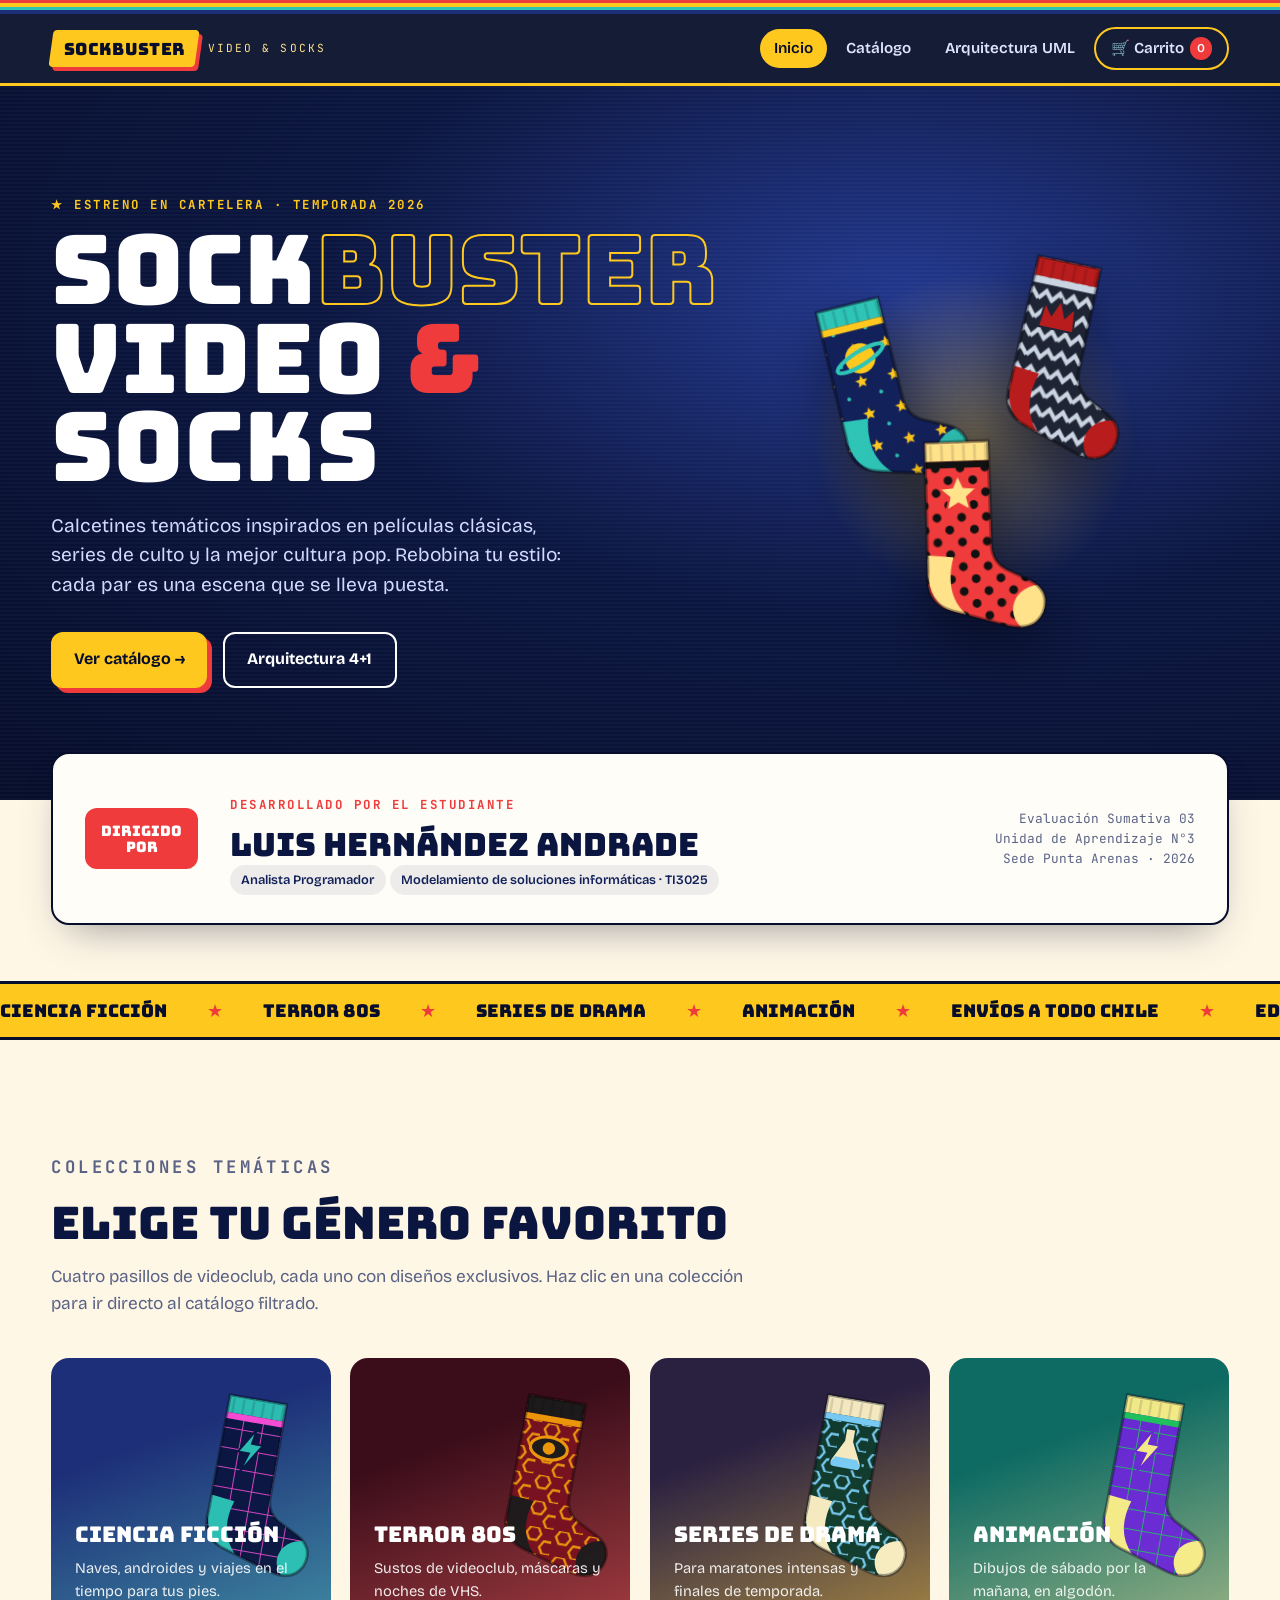
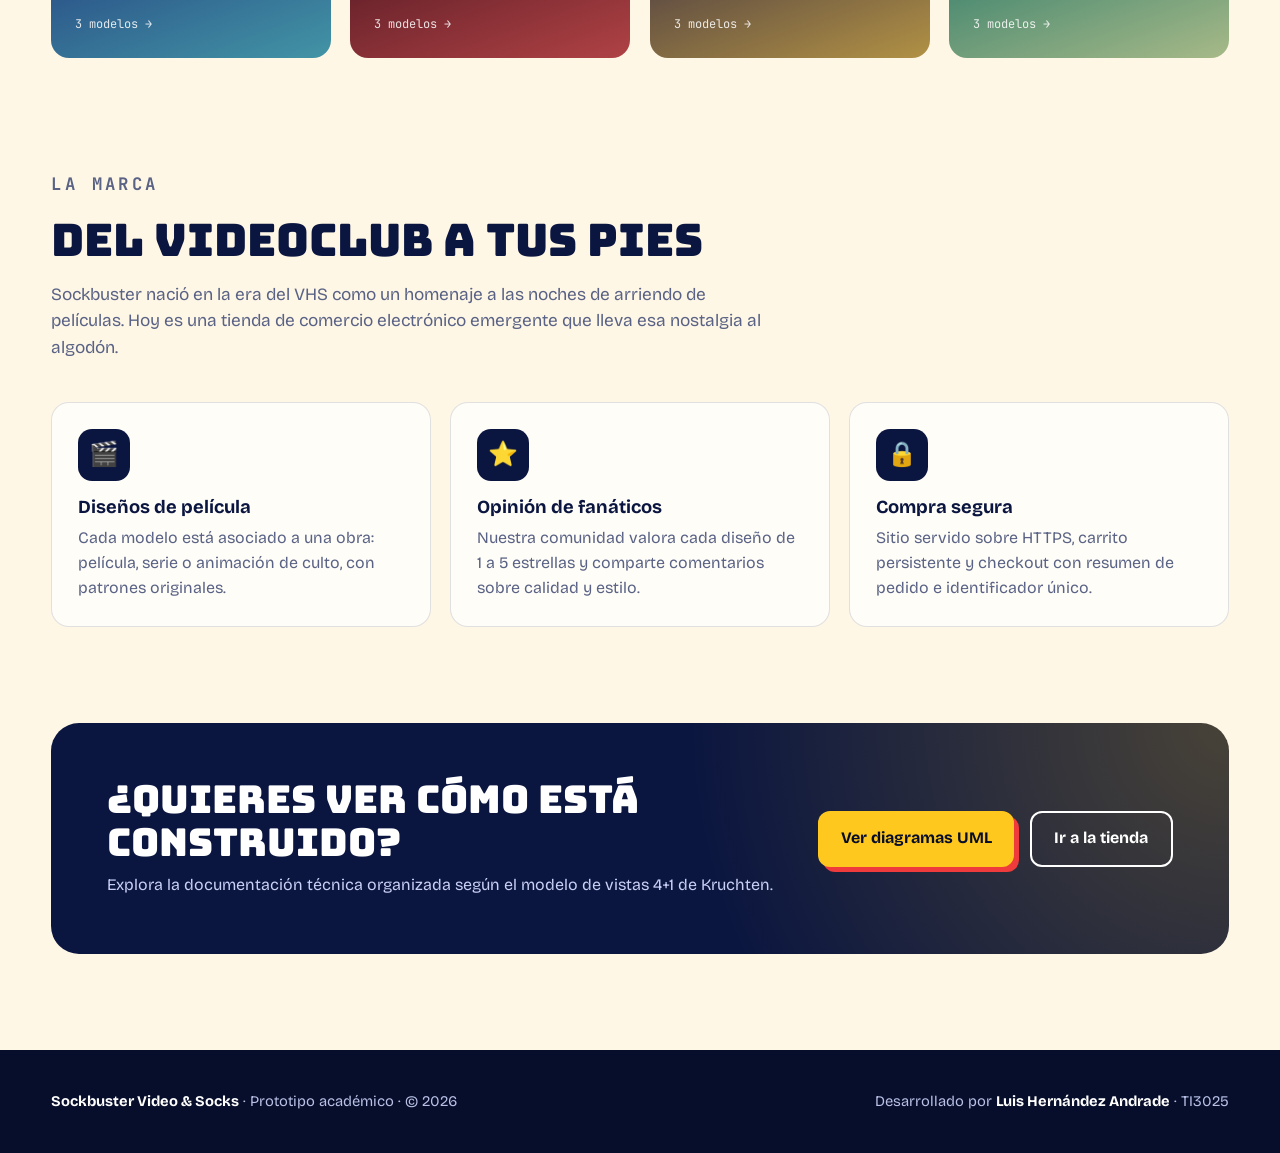
==== commit 03c9f0df: "Corregir especialidad en index.html" ====
--- a/index.html
+++ b/index.html
@@ -62,7 +62,7 @@
           <div class="credits-names">
             <p class="eyebrow">Desarrollado por el estudiante</p>
             <h2>Luis Hernández Andrade</h2>
-            <span class="chip">Ingeniería en Informática</span>
+            <span class="chip">Analista Programador</span>
             <span class="chip">Modelamiento de soluciones informáticas · TI3025</span>
           </div>
           <div class="credits-meta">
